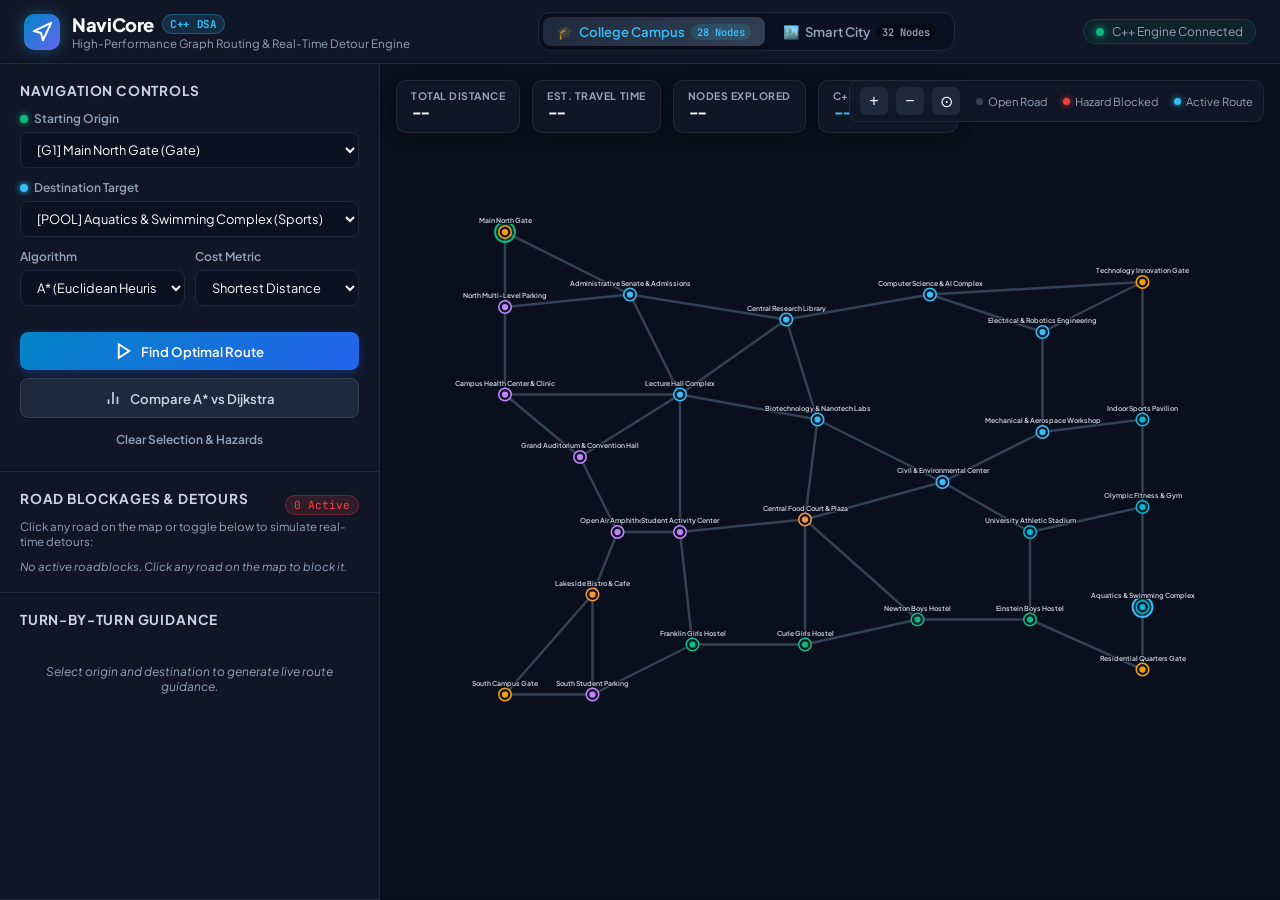
==== index.html @ 94442a7c "Initial commit: NaviCore C++ Navigation Engine with Dual Campus & Smart City Maps, Interactive Web F" ====
<!DOCTYPE html>
<html lang="en">
<head>
  <meta charset="UTF-8">
  <meta http-equiv="refresh" content="0; url=web/index.html">
  <title>NaviCore - Redirecting to Live Demo</title>
  <script>
    window.location.replace("web/index.html");
  </script>
</head>
<body style="background-color: #0a0f1d; color: #38bdf8; font-family: sans-serif; display: flex; align-items: center; justify-content: center; height: 100vh; margin: 0;">
  <div style="text-align: center;">
    <h2>🚀 Loading NaviCore Interactive Navigation...</h2>
    <p>If you are not redirected automatically, <a href="web/index.html" style="color: #38bdf8; text-decoration: underline;">click here</a>.</p>
  </div>
</body>
</html>
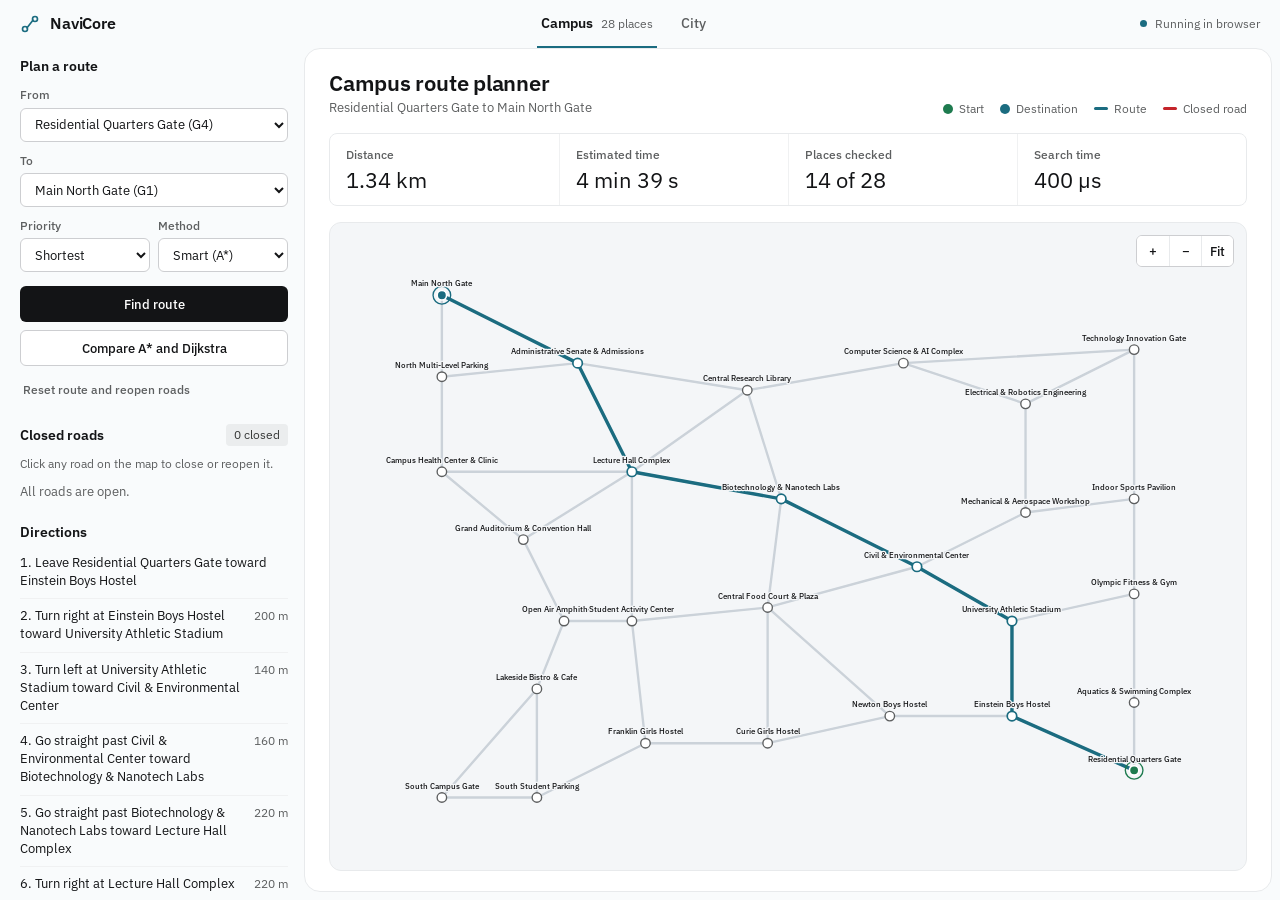
==== commit 5e6f7d31: "Add cache-busting asset URLs and clean redirect page" ====
--- a/index.html
+++ b/index.html
@@ -8,10 +8,10 @@
     window.location.replace("web/index.html");
   </script>
 </head>
-<body style="background-color: #0a0f1d; color: #38bdf8; font-family: sans-serif; display: flex; align-items: center; justify-content: center; height: 100vh; margin: 0;">
+<body style="background-color: #f9fbfc; color: #131416; font-family: 'IBM Plex Sans', -apple-system, BlinkMacSystemFont, 'Segoe UI', sans-serif; display: flex; align-items: center; justify-content: center; height: 100vh; margin: 0;">
   <div style="text-align: center;">
-    <h2>🚀 Loading NaviCore Interactive Navigation...</h2>
-    <p>If you are not redirected automatically, <a href="web/index.html" style="color: #38bdf8; text-decoration: underline;">click here</a>.</p>
+    <h2 style="font-size: 18px; font-weight: 600; margin: 0 0 8px;">Loading NaviCore Route Planner...</h2>
+    <p style="font-size: 14px; color: #5f6b76; margin: 0;">If you are not redirected automatically, <a href="web/index.html" style="color: #1b6c80; text-decoration: underline;">open the app</a>.</p>
   </div>
 </body>
 </html>
